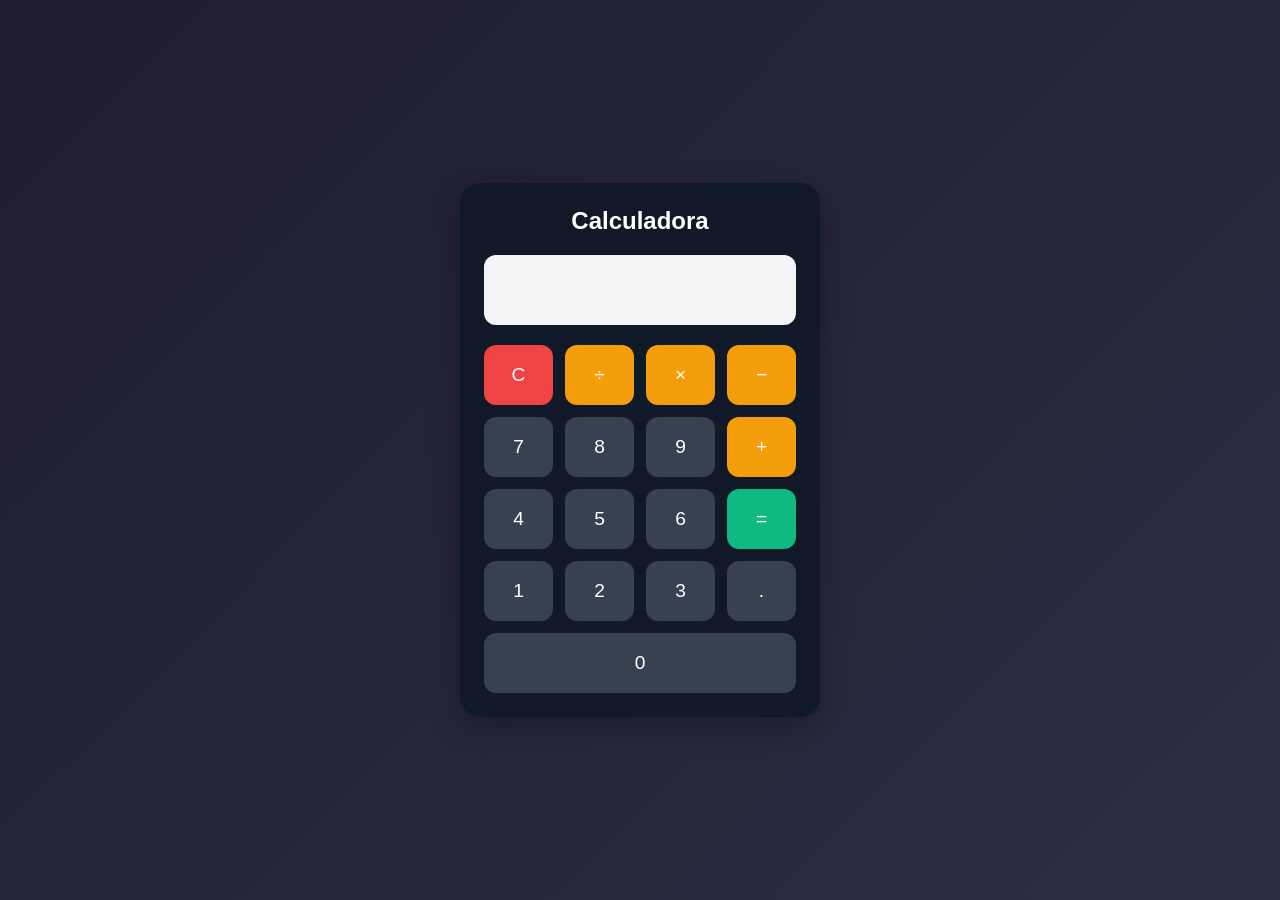
==== index.html @ 881ef9e5 "cria calculadora" ====
<!doctype html>
<html lang="pt-BR">
  <head>
    <meta charset="UTF-8" />
    <meta name="viewport" content="width=device-width, initial-scale=1.0" />
    <title>Calculadora</title>
    <link rel="stylesheet" href="style.css" />
  </head>
  <body>
    <main class="container">
      <section class="calculator">
        <h1>Calculadora</h1>

        <input type="text" id="display" disabled />

        <div class="buttons">
          <button class="btn clear" onclick="clearDisplay()">C</button>
          <button class="btn operator" onclick="appendValue('/')">÷</button>
          <button class="btn operator" onclick="appendValue('*')">×</button>
          <button class="btn operator" onclick="appendValue('-')">−</button>

          <button class="btn" onclick="appendValue('7')">7</button>
          <button class="btn" onclick="appendValue('8')">8</button>
          <button class="btn" onclick="appendValue('9')">9</button>
          <button class="btn operator" onclick="appendValue('+')">+</button>

          <button class="btn" onclick="appendValue('4')">4</button>
          <button class="btn" onclick="appendValue('5')">5</button>
          <button class="btn" onclick="appendValue('6')">6</button>
          <button class="btn equal" onclick="calculate()">=</button>

          <button class="btn" onclick="appendValue('1')">1</button>
          <button class="btn" onclick="appendValue('2')">2</button>
          <button class="btn" onclick="appendValue('3')">3</button>
          <button class="btn" onclick="appendValue('.')">.</button>

          <button class="btn zero" onclick="appendValue('0')">0</button>
        </div>
      </section>
    </main>

    <script src="script.js"></script>
  </body>
</html>
---- style.css ----
* {
  margin: 0;
  padding: 0;
  box-sizing: border-box;
  font-family: Arial, sans-serif;
}

body {
  min-height: 100vh;
  background: linear-gradient(135deg, #1e1e2f, #2d2d44);
  display: flex;
  align-items: center;
  justify-content: center;
}

.container {
  width: 100%;
  max-width: 400px;
  padding: 20px;
}

.calculator {
  background: #111827;
  padding: 24px;
  border-radius: 20px;
  box-shadow: 0 10px 30px rgba(0, 0, 0, 0.3);
}

.calculator h1 {
  color: white;
  text-align: center;
  margin-bottom: 20px;
}

#display {
  width: 100%;
  height: 70px;
  margin-bottom: 20px;
  border: none;
  border-radius: 12px;
  padding: 16px;
  font-size: 2rem;
  text-align: right;
  background: #f3f4f6;
  color: #111827;
}

.buttons {
  display: grid;
  grid-template-columns: repeat(4, 1fr);
  gap: 12px;
}

.btn {
  height: 60px;
  border: none;
  border-radius: 12px;
  font-size: 1.2rem;
  cursor: pointer;
  background: #374151;
  color: white;
}

.btn:hover {
  opacity: 0.9;
}

.operator {
  background: #f59e0b;
}

.equal {
  background: #10b981;
}

.clear {
  background: #ef4444;
}

.zero {
  grid-column: span 4;
}
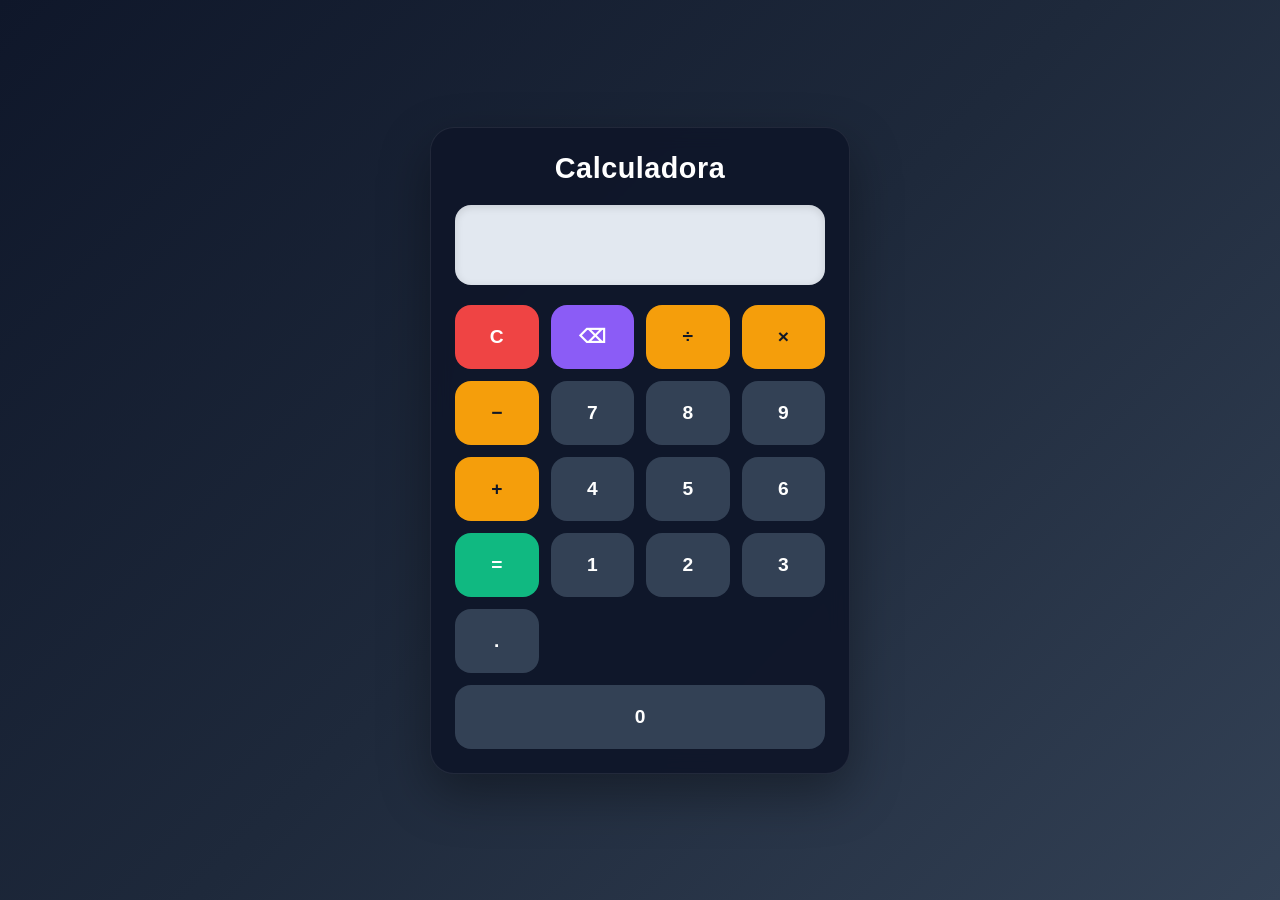
==== commit a59e34d0: "feat: adiciona botao de apagar" ====
--- a/index.html
+++ b/index.html
@@ -15,6 +15,7 @@
 
         <div class="buttons">
           <button class="btn clear" onclick="clearDisplay()">C</button>
+          <button class="btn delete" onclick="deleteLast()">⌫</button>
           <button class="btn operator" onclick="appendValue('/')">÷</button>
           <button class="btn operator" onclick="appendValue('*')">×</button>
           <button class="btn operator" onclick="appendValue('-')">−</button>
--- a/style.css
+++ b/style.css
@@ -7,42 +7,48 @@
 
 body {
   min-height: 100vh;
-  background: linear-gradient(135deg, #1e1e2f, #2d2d44);
+  background: linear-gradient(135deg, #0f172a, #1e293b, #334155);
   display: flex;
   align-items: center;
   justify-content: center;
+  padding: 20px;
 }
 
 .container {
   width: 100%;
-  max-width: 400px;
-  padding: 20px;
+  max-width: 420px;
 }
 
 .calculator {
-  background: #111827;
+  background: rgba(15, 23, 42, 0.95);
+  border: 1px solid rgba(255, 255, 255, 0.08);
+  backdrop-filter: blur(10px);
   padding: 24px;
-  border-radius: 20px;
-  box-shadow: 0 10px 30px rgba(0, 0, 0, 0.3);
+  border-radius: 24px;
+  box-shadow: 0 20px 50px rgba(0, 0, 0, 0.35);
 }
 
 .calculator h1 {
   color: white;
   text-align: center;
   margin-bottom: 20px;
+  font-size: 1.8rem;
+  letter-spacing: 0.5px;
 }
 
 #display {
   width: 100%;
-  height: 70px;
+  height: 80px;
   margin-bottom: 20px;
   border: none;
-  border-radius: 12px;
+  outline: none;
+  border-radius: 16px;
   padding: 16px;
   font-size: 2rem;
   text-align: right;
-  background: #f3f4f6;
-  color: #111827;
+  background: #e2e8f0;
+  color: #0f172a;
+  box-shadow: inset 0 2px 8px rgba(0, 0, 0, 0.12);
 }
 
 .buttons {
@@ -52,21 +58,31 @@
 }
 
 .btn {
-  height: 60px;
+  height: 64px;
   border: none;
-  border-radius: 12px;
+  border-radius: 16px;
   font-size: 1.2rem;
+  font-weight: bold;
   cursor: pointer;
-  background: #374151;
+  background: #334155;
   color: white;
+  transition:
+    transform 0.15s ease,
+    opacity 0.15s ease;
 }
 
 .btn:hover {
-  opacity: 0.9;
+  transform: translateY(-2px);
+  opacity: 0.95;
+}
+
+.btn:active {
+  transform: scale(0.98);
 }
 
 .operator {
   background: #f59e0b;
+  color: #111827;
 }
 
 .equal {
@@ -76,7 +92,30 @@
 .clear {
   background: #ef4444;
 }
-
+.delete {
+  background: #8b5cf6;
+}
 .zero {
   grid-column: span 4;
 }
+
+@media (max-width: 480px) {
+  .calculator {
+    padding: 18px;
+    border-radius: 20px;
+  }
+
+  .calculator h1 {
+    font-size: 1.5rem;
+  }
+
+  #display {
+    height: 72px;
+    font-size: 1.7rem;
+  }
+
+  .btn {
+    height: 58px;
+    font-size: 1.05rem;
+  }
+}
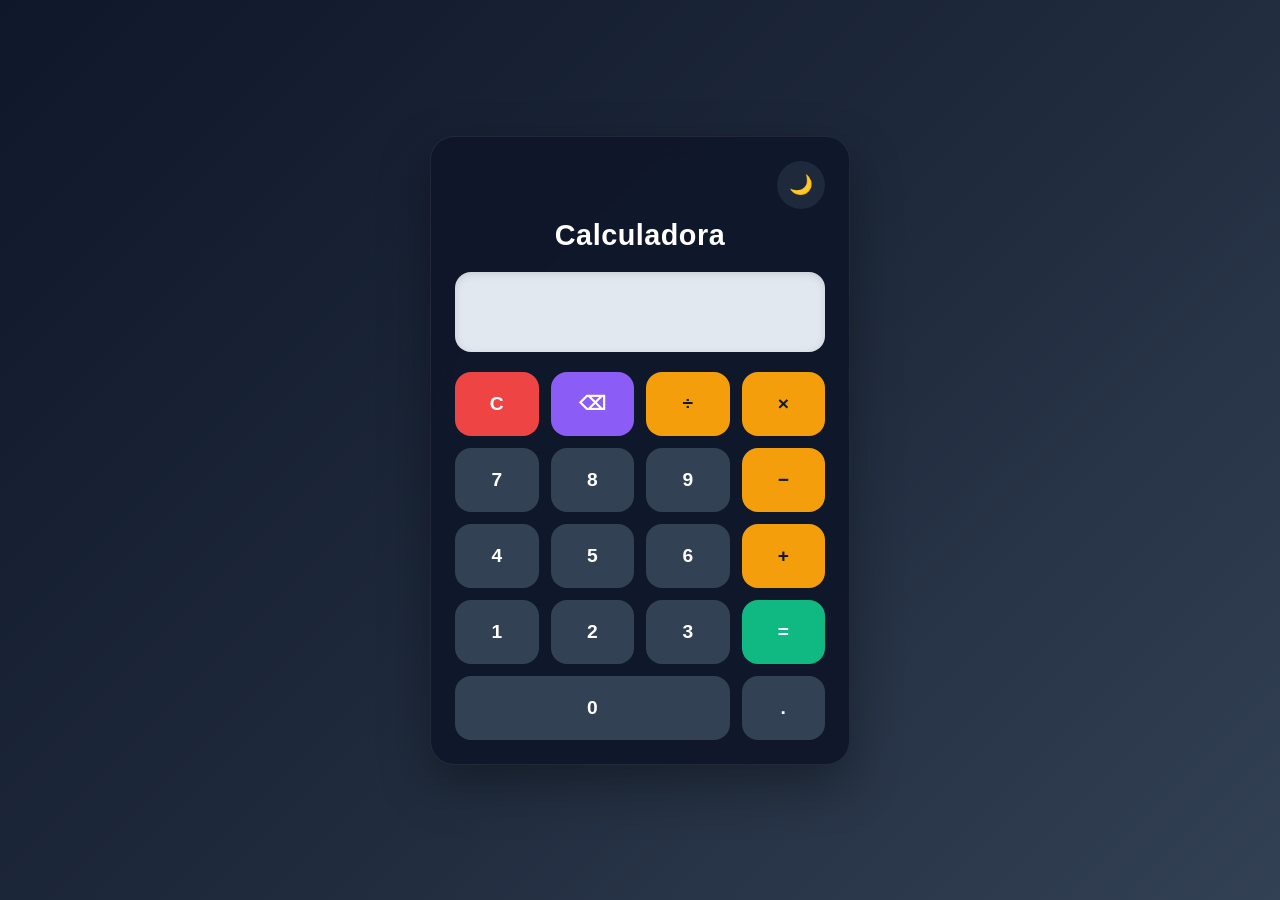
==== commit 59efd2dc: "feat: adiciona alternancia de tema" ====
--- a/index.html
+++ b/index.html
@@ -9,6 +9,12 @@
   <body>
     <main class="container">
       <section class="calculator">
+        <div class="top-bar">
+          <button class="theme-toggle" onclick="toggleTheme()" id="themeToggle">
+            🌙
+          </button>
+        </div>
+
         <h1>Calculadora</h1>
 
         <input type="text" id="display" disabled />
@@ -18,24 +24,24 @@
           <button class="btn delete" onclick="deleteLast()">⌫</button>
           <button class="btn operator" onclick="appendValue('/')">÷</button>
           <button class="btn operator" onclick="appendValue('*')">×</button>
-          <button class="btn operator" onclick="appendValue('-')">−</button>
 
           <button class="btn" onclick="appendValue('7')">7</button>
           <button class="btn" onclick="appendValue('8')">8</button>
           <button class="btn" onclick="appendValue('9')">9</button>
-          <button class="btn operator" onclick="appendValue('+')">+</button>
+          <button class="btn operator" onclick="appendValue('-')">−</button>
 
           <button class="btn" onclick="appendValue('4')">4</button>
           <button class="btn" onclick="appendValue('5')">5</button>
           <button class="btn" onclick="appendValue('6')">6</button>
-          <button class="btn equal" onclick="calculate()">=</button>
+          <button class="btn operator" onclick="appendValue('+')">+</button>
 
           <button class="btn" onclick="appendValue('1')">1</button>
           <button class="btn" onclick="appendValue('2')">2</button>
           <button class="btn" onclick="appendValue('3')">3</button>
-          <button class="btn" onclick="appendValue('.')">.</button>
+          <button class="btn equal" onclick="calculate()">=</button>
 
           <button class="btn zero" onclick="appendValue('0')">0</button>
+          <button class="btn" onclick="appendValue('.')">.</button>
         </div>
       </section>
     </main>
--- a/style.css
+++ b/style.css
@@ -12,6 +12,7 @@
   align-items: center;
   justify-content: center;
   padding: 20px;
+  transition: background 0.3s ease;
 }
 
 .container {
@@ -26,6 +27,34 @@
   padding: 24px;
   border-radius: 24px;
   box-shadow: 0 20px 50px rgba(0, 0, 0, 0.35);
+  transition:
+    background 0.3s ease,
+    transform 0.3s ease;
+}
+
+.top-bar {
+  display: flex;
+  justify-content: flex-end;
+  margin-bottom: 10px;
+}
+
+.theme-toggle {
+  width: 48px;
+  height: 48px;
+  border: none;
+  border-radius: 50%;
+  font-size: 1.2rem;
+  cursor: pointer;
+  background: #1e293b;
+  color: white;
+  transition:
+    transform 0.2s ease,
+    opacity 0.2s ease;
+}
+
+.theme-toggle:hover {
+  transform: scale(1.05);
+  opacity: 0.95;
 }
 
 .calculator h1 {
@@ -92,11 +121,65 @@
 .clear {
   background: #ef4444;
 }
+
 .delete {
   background: #8b5cf6;
 }
+
 .zero {
-  grid-column: span 4;
+  grid-column: span 3;
+}
+
+/* TEMA CLARO */
+
+body.light-theme {
+  background: linear-gradient(135deg, #dbeafe, #e0f2fe, #f8fafc);
+}
+
+body.light-theme .calculator {
+  background: rgba(255, 255, 255, 0.95);
+  border: 1px solid rgba(15, 23, 42, 0.08);
+  box-shadow: 0 20px 50px rgba(15, 23, 42, 0.12);
+}
+
+body.light-theme .theme-toggle {
+  background: #e2e8f0;
+  color: #0f172a;
+}
+
+body.light-theme .calculator h1 {
+  color: #0f172a;
+}
+
+body.light-theme #display {
+  background: #f8fafc;
+  color: #0f172a;
+  border: 1px solid #cbd5e1;
+}
+
+body.light-theme .btn {
+  background: #cbd5e1;
+  color: #0f172a;
+}
+
+body.light-theme .operator {
+  background: #f59e0b;
+  color: #111827;
+}
+
+body.light-theme .equal {
+  background: #10b981;
+  color: white;
+}
+
+body.light-theme .clear {
+  background: #ef4444;
+  color: white;
+}
+
+body.light-theme .delete {
+  background: #8b5cf6;
+  color: white;
 }
 
 @media (max-width: 480px) {
@@ -118,4 +201,9 @@
     height: 58px;
     font-size: 1.05rem;
   }
-}
+
+  .theme-toggle {
+    width: 44px;
+    height: 44px;
+  }
+}
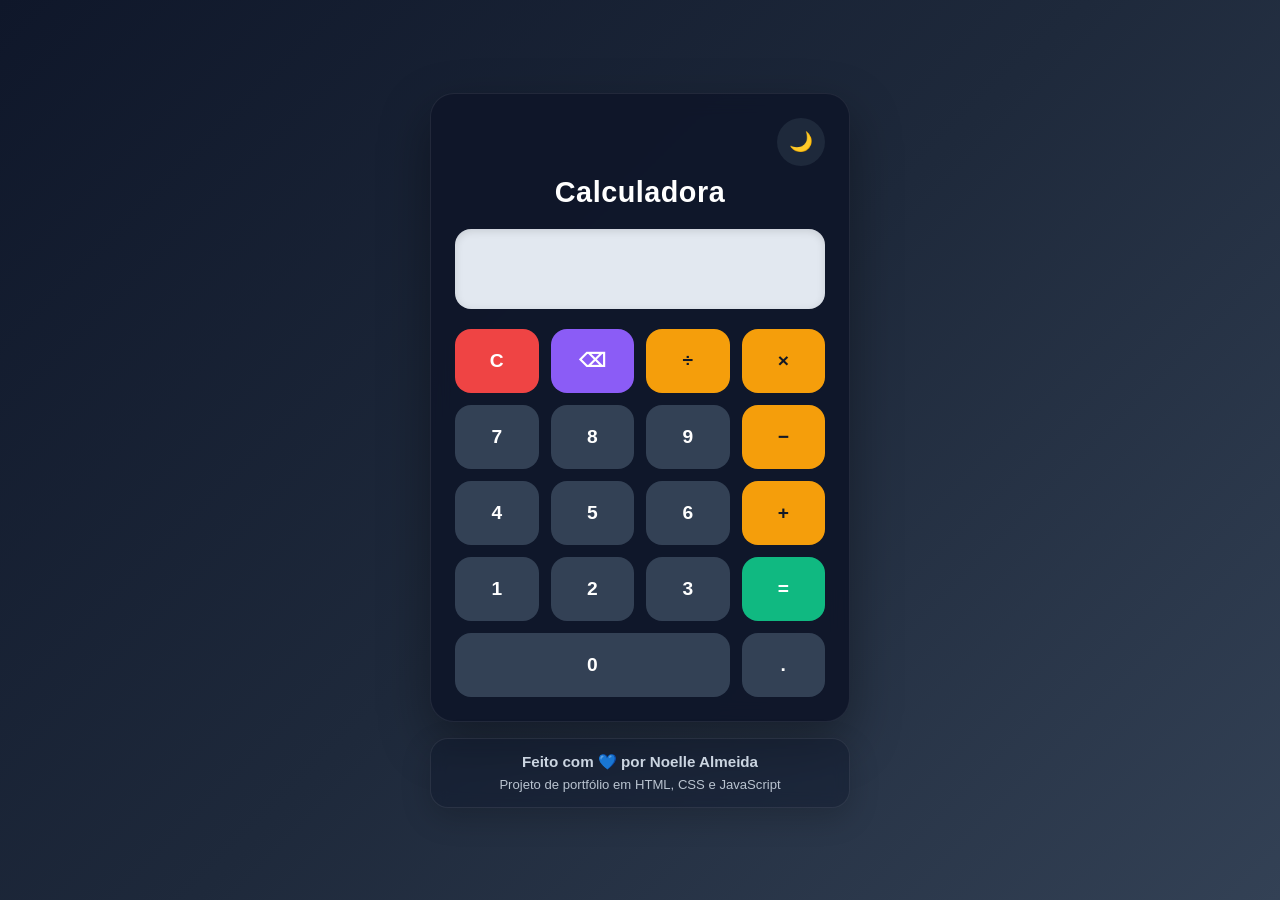
==== commit 995f0dde: "feat: adiciona rodape ao projeto" ====
--- a/index.html
+++ b/index.html
@@ -44,6 +44,11 @@
           <button class="btn" onclick="appendValue('.')">.</button>
         </div>
       </section>
+
+      <footer class="footer">
+        <p>Feito com 💙 por Noelle Almeida</p>
+        <span>Projeto de portfólio em HTML, CSS e JavaScript</span>
+      </footer>
     </main>
 
     <script src="script.js"></script>
--- a/style.css
+++ b/style.css
@@ -18,6 +18,9 @@
 .container {
   width: 100%;
   max-width: 420px;
+  display: flex;
+  flex-direction: column;
+  gap: 16px;
 }
 
 .calculator {
@@ -130,6 +133,28 @@
   grid-column: span 3;
 }
 
+.footer {
+  text-align: center;
+  padding: 14px 18px;
+  border-radius: 18px;
+  background: rgba(15, 23, 42, 0.45);
+  border: 1px solid rgba(255, 255, 255, 0.08);
+  color: #cbd5e1;
+  box-shadow: 0 10px 30px rgba(0, 0, 0, 0.18);
+  backdrop-filter: blur(8px);
+}
+
+.footer p {
+  font-size: 0.95rem;
+  font-weight: bold;
+  margin-bottom: 4px;
+}
+
+.footer span {
+  font-size: 0.82rem;
+  opacity: 0.9;
+}
+
 /* TEMA CLARO */
 
 body.light-theme {
@@ -182,6 +207,13 @@
   color: white;
 }
 
+body.light-theme .footer {
+  background: rgba(255, 255, 255, 0.75);
+  color: #334155;
+  border: 1px solid rgba(15, 23, 42, 0.08);
+  box-shadow: 0 10px 30px rgba(15, 23, 42, 0.08);
+}
+
 @media (max-width: 480px) {
   .calculator {
     padding: 18px;
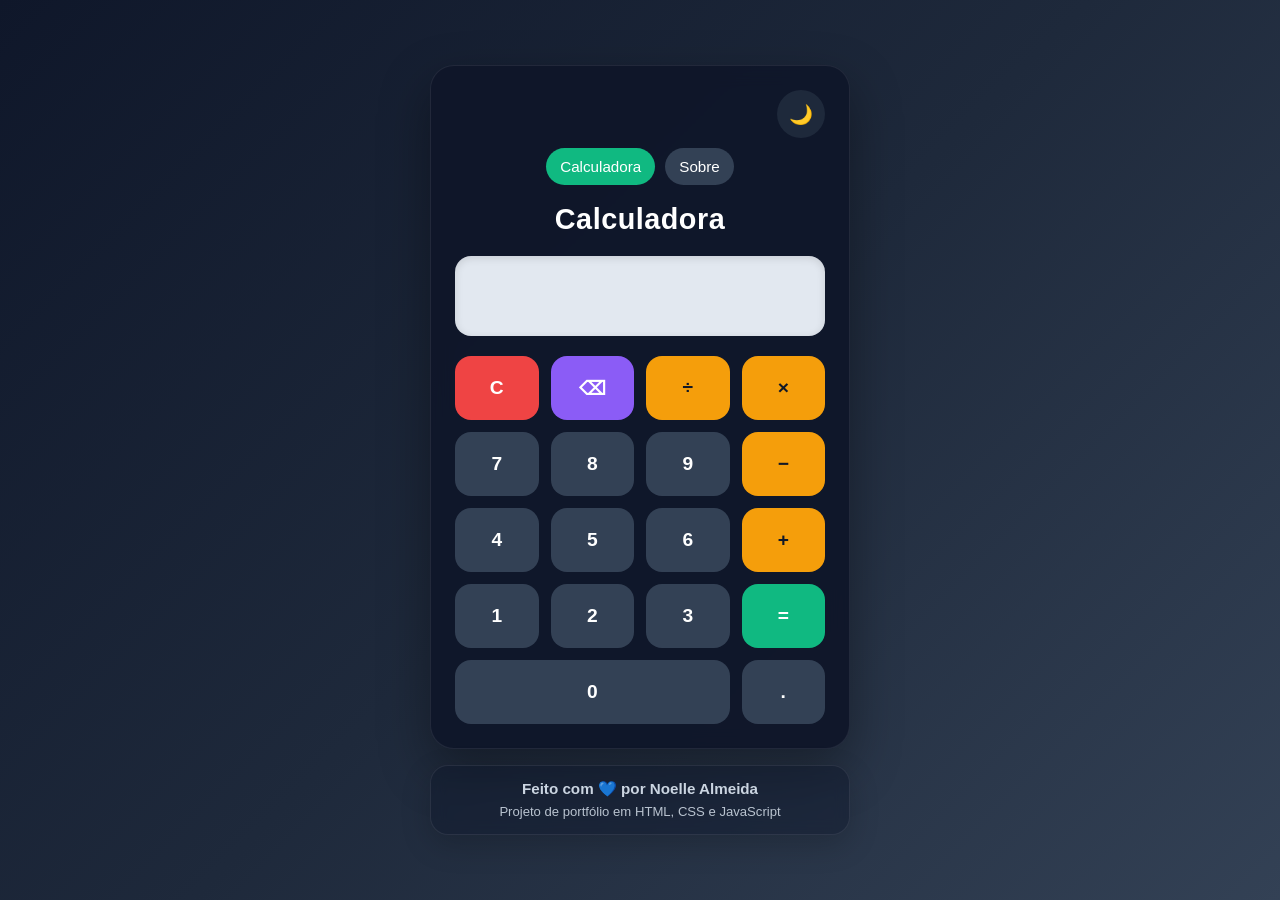
==== commit 86858a80: "feat: adiciona pagina sobre ao projeto" ====
--- a/index.html
+++ b/index.html
@@ -14,6 +14,11 @@
             🌙
           </button>
         </div>
+
+        <nav class="page-links">
+          <a href="index.html" class="active">Calculadora</a>
+          <a href="about.html">Sobre</a>
+        </nav>
 
         <h1>Calculadora</h1>
 
--- a/style.css
+++ b/style.css
@@ -58,6 +58,35 @@
 .theme-toggle:hover {
   transform: scale(1.05);
   opacity: 0.95;
+}
+
+.page-links {
+  display: flex;
+  gap: 10px;
+  justify-content: center;
+  margin-bottom: 18px;
+}
+
+.page-links a {
+  text-decoration: none;
+  color: white;
+  background: #334155;
+  padding: 10px 14px;
+  border-radius: 999px;
+  font-size: 0.95rem;
+  transition:
+    transform 0.15s ease,
+    opacity 0.15s ease;
+}
+
+.page-links a:hover {
+  transform: translateY(-2px);
+  opacity: 0.95;
+}
+
+.page-links a.active {
+  background: #10b981;
+  color: white;
 }
 
 .calculator h1 {
@@ -155,6 +184,30 @@
   opacity: 0.9;
 }
 
+.about-card {
+  max-width: 100%;
+}
+
+.about-content {
+  color: #e2e8f0;
+  display: flex;
+  flex-direction: column;
+  gap: 16px;
+  line-height: 1.6;
+}
+
+.about-content h2 {
+  font-size: 1.1rem;
+  margin-top: 8px;
+}
+
+.about-content ul {
+  padding-left: 20px;
+  display: flex;
+  flex-direction: column;
+  gap: 8px;
+}
+
 /* TEMA CLARO */
 
 body.light-theme {
@@ -170,6 +223,16 @@
 body.light-theme .theme-toggle {
   background: #e2e8f0;
   color: #0f172a;
+}
+
+body.light-theme .page-links a {
+  background: #cbd5e1;
+  color: #0f172a;
+}
+
+body.light-theme .page-links a.active {
+  background: #10b981;
+  color: white;
 }
 
 body.light-theme .calculator h1 {
@@ -214,6 +277,10 @@
   box-shadow: 0 10px 30px rgba(15, 23, 42, 0.08);
 }
 
+body.light-theme .about-content {
+  color: #334155;
+}
+
 @media (max-width: 480px) {
   .calculator {
     padding: 18px;
@@ -238,4 +305,12 @@
     width: 44px;
     height: 44px;
   }
-}
+
+  .page-links {
+    flex-direction: column;
+  }
+
+  .page-links a {
+    text-align: center;
+  }
+}
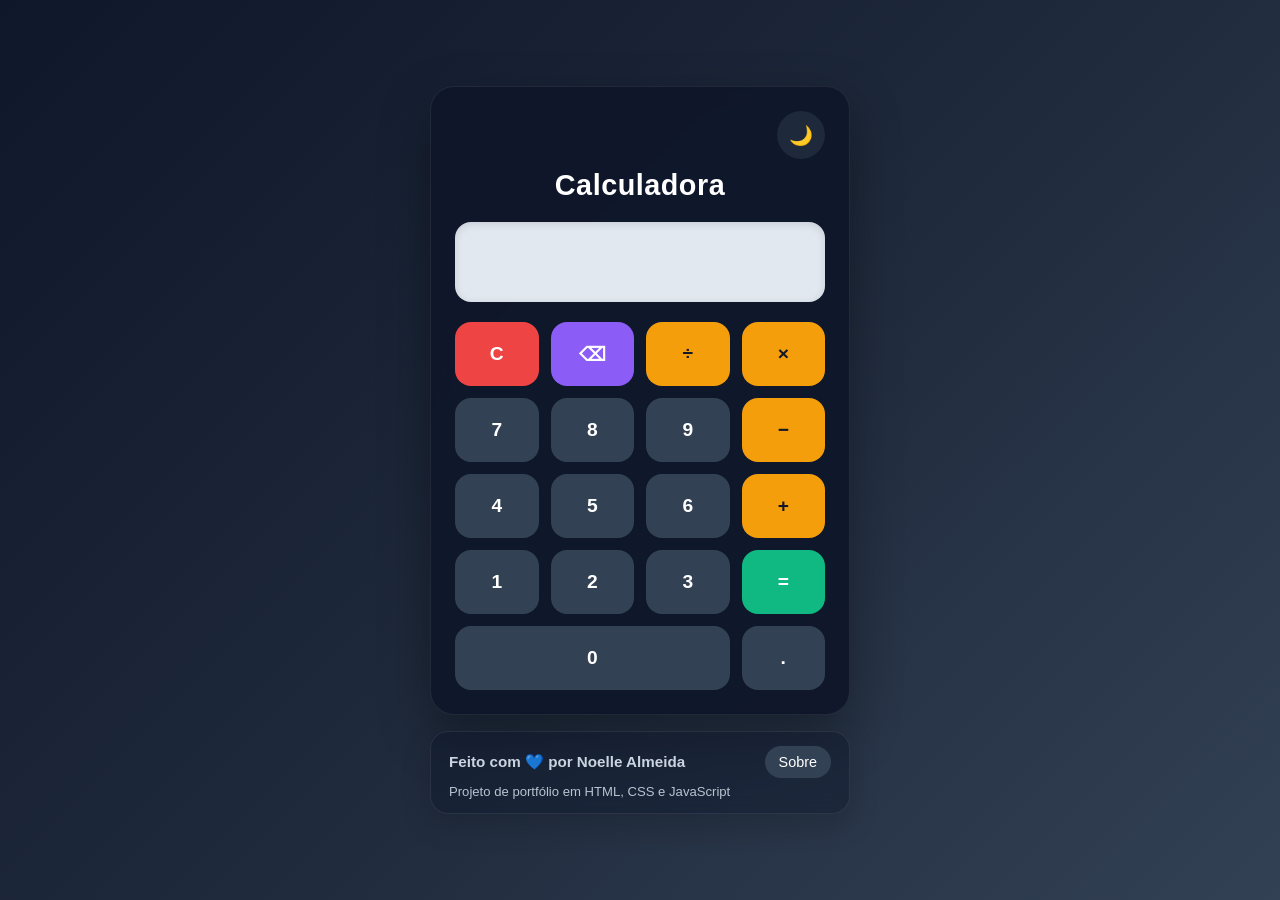
==== commit 79906301: "fix: ajusta alinhamento do rodape e erro de divisao por zero" ====
--- a/index.html
+++ b/index.html
@@ -14,11 +14,6 @@
             🌙
           </button>
         </div>
-
-        <nav class="page-links">
-          <a href="index.html" class="active">Calculadora</a>
-          <a href="about.html">Sobre</a>
-        </nav>
 
         <h1>Calculadora</h1>
 
@@ -51,7 +46,10 @@
       </section>
 
       <footer class="footer">
-        <p>Feito com 💙 por Noelle Almeida</p>
+        <div class="footer-top">
+          <p>Feito com 💙 por Noelle Almeida</p>
+          <a href="about.html" class="footer-link">Sobre</a>
+        </div>
         <span>Projeto de portfólio em HTML, CSS e JavaScript</span>
       </footer>
     </main>
--- a/style.css
+++ b/style.css
@@ -58,35 +58,6 @@
 .theme-toggle:hover {
   transform: scale(1.05);
   opacity: 0.95;
-}
-
-.page-links {
-  display: flex;
-  gap: 10px;
-  justify-content: center;
-  margin-bottom: 18px;
-}
-
-.page-links a {
-  text-decoration: none;
-  color: white;
-  background: #334155;
-  padding: 10px 14px;
-  border-radius: 999px;
-  font-size: 0.95rem;
-  transition:
-    transform 0.15s ease,
-    opacity 0.15s ease;
-}
-
-.page-links a:hover {
-  transform: translateY(-2px);
-  opacity: 0.95;
-}
-
-.page-links a.active {
-  background: #10b981;
-  color: white;
 }
 
 .calculator h1 {
@@ -163,7 +134,7 @@
 }
 
 .footer {
-  text-align: center;
+  text-align: left;
   padding: 14px 18px;
   border-radius: 18px;
   background: rgba(15, 23, 42, 0.45);
@@ -173,15 +144,42 @@
   backdrop-filter: blur(8px);
 }
 
+.footer-top {
+  display: flex;
+  align-items: center;
+  justify-content: space-between;
+  gap: 12px;
+  margin-bottom: 6px;
+}
+
 .footer p {
   font-size: 0.95rem;
   font-weight: bold;
-  margin-bottom: 4px;
+  margin: 0;
 }
 
 .footer span {
+  display: block;
   font-size: 0.82rem;
   opacity: 0.9;
+  margin-left: 0;
+}
+
+.footer-link {
+  text-decoration: none;
+  background: #334155;
+  color: white;
+  padding: 8px 14px;
+  border-radius: 999px;
+  font-size: 0.9rem;
+  transition:
+    transform 0.15s ease,
+    opacity 0.15s ease;
+}
+
+.footer-link:hover {
+  transform: translateY(-2px);
+  opacity: 0.95;
 }
 
 .about-card {
@@ -223,16 +221,6 @@
 body.light-theme .theme-toggle {
   background: #e2e8f0;
   color: #0f172a;
-}
-
-body.light-theme .page-links a {
-  background: #cbd5e1;
-  color: #0f172a;
-}
-
-body.light-theme .page-links a.active {
-  background: #10b981;
-  color: white;
 }
 
 body.light-theme .calculator h1 {
@@ -277,6 +265,11 @@
   box-shadow: 0 10px 30px rgba(15, 23, 42, 0.08);
 }
 
+body.light-theme .footer-link {
+  background: #cbd5e1;
+  color: #0f172a;
+}
+
 body.light-theme .about-content {
   color: #334155;
 }
@@ -306,11 +299,8 @@
     height: 44px;
   }
 
-  .page-links {
+  .footer-top {
     flex-direction: column;
-  }
-
-  .page-links a {
-    text-align: center;
-  }
-}
+    align-items: center;
+  }
+}
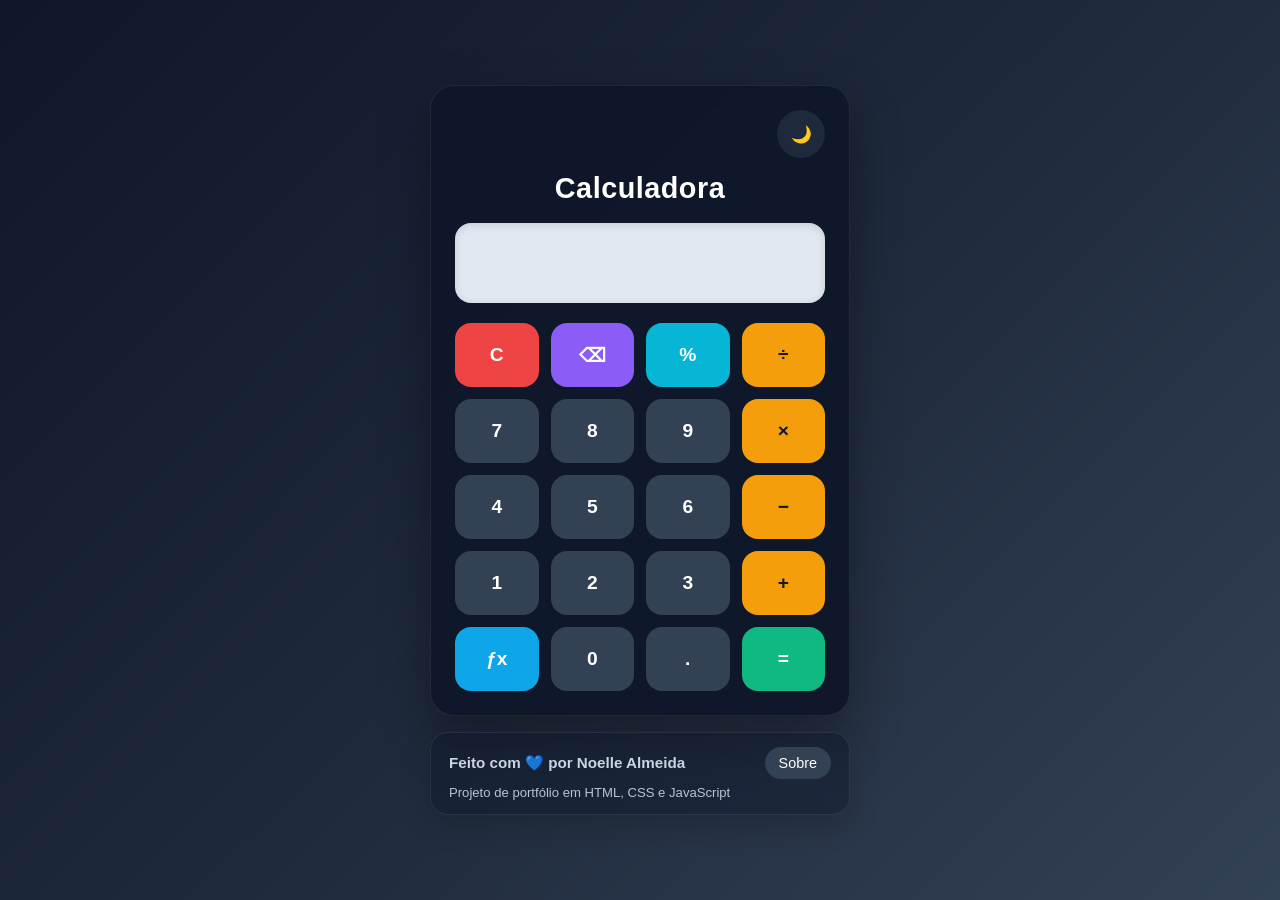
==== commit 98e06fea: "feat: adiciona modo cientifico, porcentagem e atualiza pagina sobre" ====
--- a/index.html
+++ b/index.html
@@ -19,29 +19,69 @@
 
         <input type="text" id="display" disabled />
 
+        <div class="scientific-buttons hidden" id="scientificButtons">
+          <button class="btn scientific" onclick="appendValue('(')">(</button>
+          <button class="btn scientific" onclick="appendValue(')')">)</button>
+          <button class="btn scientific" onclick="appendValue('π')">π</button>
+          <button class="btn scientific" onclick="appendValue('^2')">x²</button>
+
+          <button class="btn scientific" onclick="appendValue('^')">xʸ</button>
+          <button class="btn scientific" onclick="appendFunction('sqrt(')">
+            √
+          </button>
+          <button class="btn scientific" onclick="appendFunction('log(')">
+            log
+          </button>
+          <button class="btn scientific" onclick="appendFunction('ln(')">
+            ln
+          </button>
+
+          <button class="btn scientific" onclick="appendFunction('sin(')">
+            sin
+          </button>
+          <button class="btn scientific" onclick="appendFunction('cos(')">
+            cos
+          </button>
+          <button class="btn scientific" onclick="appendFunction('tan(')">
+            tan
+          </button>
+          <button class="btn scientific" onclick="appendFunction('abs(')">
+            abs
+          </button>
+        </div>
+
         <div class="buttons">
           <button class="btn clear" onclick="clearDisplay()">C</button>
           <button class="btn delete" onclick="deleteLast()">⌫</button>
+          <button class="btn percent" onclick="applyPercent()">%</button>
           <button class="btn operator" onclick="appendValue('/')">÷</button>
-          <button class="btn operator" onclick="appendValue('*')">×</button>
 
           <button class="btn" onclick="appendValue('7')">7</button>
           <button class="btn" onclick="appendValue('8')">8</button>
           <button class="btn" onclick="appendValue('9')">9</button>
-          <button class="btn operator" onclick="appendValue('-')">−</button>
+          <button class="btn operator" onclick="appendValue('*')">×</button>
 
           <button class="btn" onclick="appendValue('4')">4</button>
           <button class="btn" onclick="appendValue('5')">5</button>
           <button class="btn" onclick="appendValue('6')">6</button>
-          <button class="btn operator" onclick="appendValue('+')">+</button>
+          <button class="btn operator" onclick="appendValue('-')">−</button>
 
           <button class="btn" onclick="appendValue('1')">1</button>
           <button class="btn" onclick="appendValue('2')">2</button>
           <button class="btn" onclick="appendValue('3')">3</button>
+          <button class="btn operator" onclick="appendValue('+')">+</button>
+
+          <button
+            class="btn scientific-toggle-btn"
+            onclick="toggleScientificMode()"
+            id="scientificToggle"
+            title="Abrir modo científico"
+          >
+            ƒx
+          </button>
+          <button class="btn" onclick="appendValue('0')">0</button>
+          <button class="btn" onclick="appendValue('.')">.</button>
           <button class="btn equal" onclick="calculate()">=</button>
-
-          <button class="btn zero" onclick="appendValue('0')">0</button>
-          <button class="btn" onclick="appendValue('.')">.</button>
         </div>
       </section>
 
--- a/style.css
+++ b/style.css
@@ -38,7 +38,7 @@
 .top-bar {
   display: flex;
   justify-content: flex-end;
-  margin-bottom: 10px;
+  margin-bottom: 14px;
 }
 
 .theme-toggle {
@@ -46,24 +46,30 @@
   height: 48px;
   border: none;
   border-radius: 50%;
-  font-size: 1.2rem;
+  font-size: 1.05rem;
+  font-weight: bold;
   cursor: pointer;
   background: #1e293b;
   color: white;
   transition:
     transform 0.2s ease,
-    opacity 0.2s ease;
+    opacity 0.2s ease,
+    box-shadow 0.2s ease;
 }
 
 .theme-toggle:hover {
-  transform: scale(1.05);
-  opacity: 0.95;
+  transform: scale(1.08);
+  opacity: 0.98;
+  box-shadow:
+    0 0 0 3px rgba(148, 163, 184, 0.22),
+    0 0 24px rgba(148, 163, 184, 0.35),
+    0 0 44px rgba(148, 163, 184, 0.2);
 }
 
 .calculator h1 {
   color: white;
   text-align: center;
-  margin-bottom: 20px;
+  margin-bottom: 18px;
   font-size: 1.8rem;
   letter-spacing: 0.5px;
 }
@@ -83,6 +89,17 @@
   box-shadow: inset 0 2px 8px rgba(0, 0, 0, 0.12);
 }
 
+.scientific-buttons {
+  display: grid;
+  grid-template-columns: repeat(4, 1fr);
+  gap: 12px;
+  margin-bottom: 16px;
+}
+
+.hidden {
+  display: none;
+}
+
 .buttons {
   display: grid;
   grid-template-columns: repeat(4, 1fr);
@@ -100,16 +117,32 @@
   color: white;
   transition:
     transform 0.15s ease,
-    opacity 0.15s ease;
+    opacity 0.15s ease,
+    box-shadow 0.2s ease;
 }
 
 .btn:hover {
-  transform: translateY(-2px);
-  opacity: 0.95;
+  transform: translateY(-3px) scale(1.02);
+  opacity: 1;
+  box-shadow:
+    0 0 0 3px rgba(148, 163, 184, 0.22),
+    0 0 28px rgba(96, 165, 250, 0.45),
+    0 0 56px rgba(96, 165, 250, 0.22);
 }
 
 .btn:active {
   transform: scale(0.98);
+}
+
+.scientific {
+  background: #0f766e;
+}
+
+.scientific:hover {
+  box-shadow:
+    0 0 0 3px rgba(20, 184, 166, 0.26),
+    0 0 28px rgba(20, 184, 166, 0.56),
+    0 0 56px rgba(20, 184, 166, 0.24);
 }
 
 .operator {
@@ -117,20 +150,66 @@
   color: #111827;
 }
 
+.operator:hover {
+  box-shadow:
+    0 0 0 3px rgba(245, 158, 11, 0.28),
+    0 0 28px rgba(245, 158, 11, 0.58),
+    0 0 56px rgba(245, 158, 11, 0.26);
+}
+
 .equal {
   background: #10b981;
 }
 
+.equal:hover {
+  box-shadow:
+    0 0 0 3px rgba(16, 185, 129, 0.28),
+    0 0 28px rgba(16, 185, 129, 0.6),
+    0 0 56px rgba(16, 185, 129, 0.28);
+}
+
 .clear {
   background: #ef4444;
 }
 
+.clear:hover {
+  box-shadow:
+    0 0 0 3px rgba(239, 68, 68, 0.28),
+    0 0 28px rgba(239, 68, 68, 0.58),
+    0 0 56px rgba(239, 68, 68, 0.24);
+}
+
 .delete {
   background: #8b5cf6;
 }
 
-.zero {
-  grid-column: span 3;
+.delete:hover {
+  box-shadow:
+    0 0 0 3px rgba(139, 92, 246, 0.28),
+    0 0 28px rgba(139, 92, 246, 0.58),
+    0 0 56px rgba(139, 92, 246, 0.24);
+}
+
+.percent {
+  background: #06b6d4;
+}
+
+.percent:hover {
+  box-shadow:
+    0 0 0 3px rgba(6, 182, 212, 0.28),
+    0 0 28px rgba(6, 182, 212, 0.58),
+    0 0 56px rgba(6, 182, 212, 0.24);
+}
+
+.scientific-toggle-btn {
+  background: #0ea5e9;
+}
+
+.scientific-toggle-btn:hover {
+  box-shadow:
+    0 0 0 3px rgba(14, 165, 233, 0.28),
+    0 0 28px rgba(14, 165, 233, 0.58),
+    0 0 56px rgba(14, 165, 233, 0.26);
 }
 
 .footer {
@@ -174,12 +253,16 @@
   font-size: 0.9rem;
   transition:
     transform 0.15s ease,
-    opacity 0.15s ease;
+    opacity 0.15s ease,
+    box-shadow 0.2s ease;
 }
 
 .footer-link:hover {
   transform: translateY(-2px);
-  opacity: 0.95;
+  opacity: 0.98;
+  box-shadow:
+    0 0 18px rgba(96, 165, 250, 0.32),
+    0 0 38px rgba(96, 165, 250, 0.14);
 }
 
 .about-card {
@@ -238,6 +321,11 @@
   color: #0f172a;
 }
 
+body.light-theme .scientific {
+  background: #0f766e;
+  color: white;
+}
+
 body.light-theme .operator {
   background: #f59e0b;
   color: #111827;
@@ -255,6 +343,16 @@
 
 body.light-theme .delete {
   background: #8b5cf6;
+  color: white;
+}
+
+body.light-theme .percent {
+  background: #06b6d4;
+  color: white;
+}
+
+body.light-theme .scientific-toggle-btn {
+  background: #0284c7;
   color: white;
 }
 
@@ -297,6 +395,7 @@
   .theme-toggle {
     width: 44px;
     height: 44px;
+    font-size: 0.95rem;
   }
 
   .footer-top {
